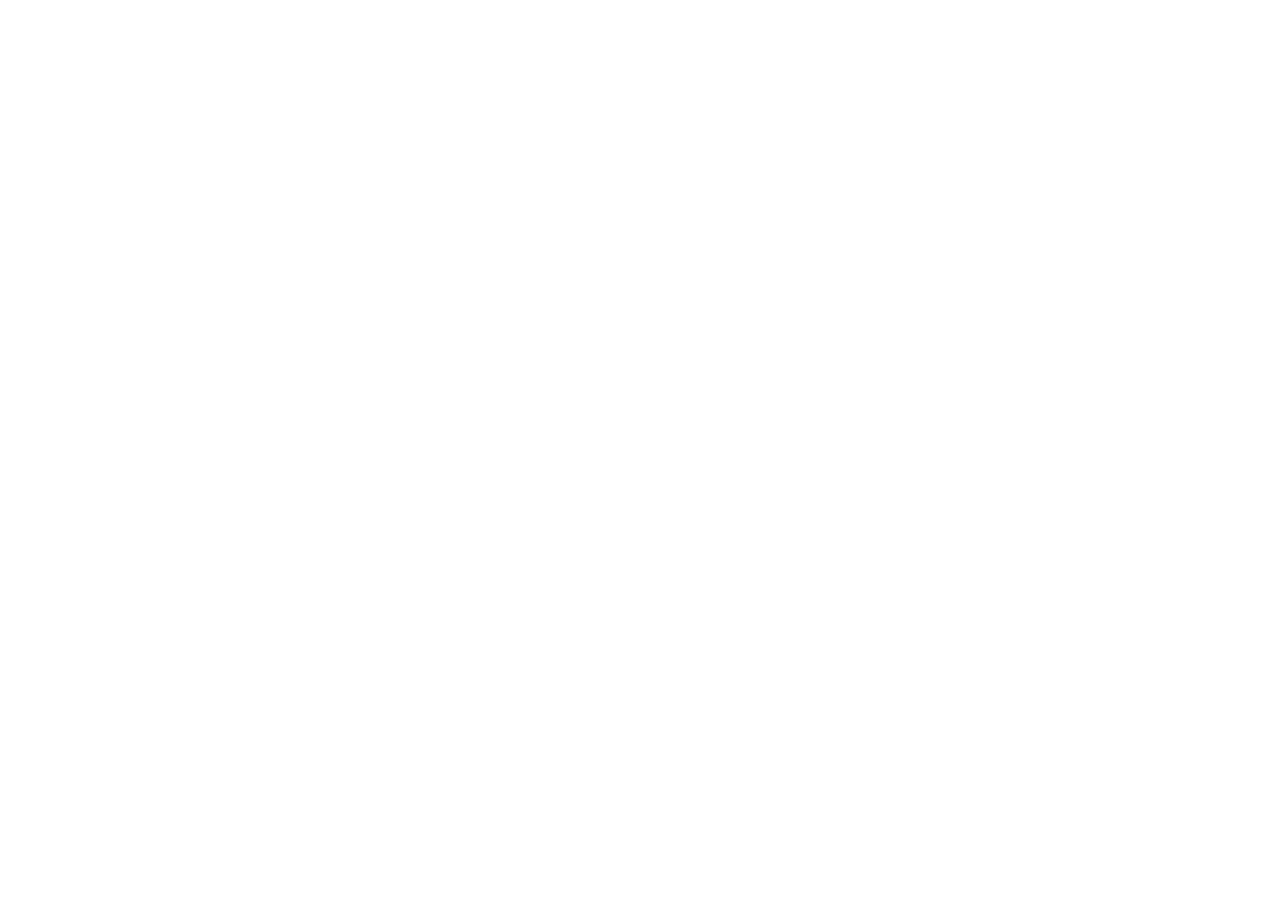
==== index.html @ 972372ae "Initial commit" ====
<!DOCTYPE html>
<html lang="en">
<head>
    <meta charset="UTF-8">
    <meta http-equiv="X-UA-Compatible" content="IE=edge">
    <meta name="viewport" content="width=device-width, initial-scale=1.0">
    <link rel="stylesheet" href="./css/main.css">
    <title>starter</title>
</head>
<body>

    <!-- HEADER -->
    <header class="header">

    </header>

    <!-- MAIN -->
    <main class="main">

    </main>

    <!-- FOOTER -->
    <footer class="footer">

    </footer>

</body>
</html>
---- css/main.css ----
/*! normalize.css v8.0.1 | MIT License | github.com/necolas/normalize.css */
/* Document
   ========================================================================== */
/**
 * 1. Correct the line height in all browsers.
 * 2. Prevent adjustments of font size after orientation changes in iOS.
 */
html {
  line-height: 1.15;
  /* 1 */
  -webkit-text-size-adjust: 100%;
  /* 2 */
}

/* Sections
     ========================================================================== */
/**
   * Remove the margin in all browsers.
   */
body {
  margin: 0;
}

/**
   * Render the `main` element consistently in IE.
   */
main {
  display: block;
}

/**
   * Correct the font size and margin on `h1` elements within `section` and
   * `article` contexts in Chrome, Firefox, and Safari.
   */
h1 {
  font-size: 2em;
  margin: 0.67em 0;
}

/* Grouping content
     ========================================================================== */
/**
   * 1. Add the correct box sizing in Firefox.
   * 2. Show the overflow in Edge and IE.
   */
hr {
  -webkit-box-sizing: content-box;
          box-sizing: content-box;
  /* 1 */
  height: 0;
  /* 1 */
  overflow: visible;
  /* 2 */
}

/**
   * 1. Correct the inheritance and scaling of font size in all browsers.
   * 2. Correct the odd `em` font sizing in all browsers.
   */
pre {
  font-family: monospace, monospace;
  /* 1 */
  font-size: 1em;
  /* 2 */
}

/* Text-level semantics
     ========================================================================== */
/**
   * Remove the gray background on active links in IE 10.
   */
a {
  background-color: transparent;
}

/**
   * 1. Remove the bottom border in Chrome 57-
   * 2. Add the correct text decoration in Chrome, Edge, IE, Opera, and Safari.
   */
abbr[title] {
  border-bottom: none;
  /* 1 */
  text-decoration: underline;
  /* 2 */
  -webkit-text-decoration: underline dotted;
          text-decoration: underline dotted;
  /* 2 */
}

/**
   * Add the correct font weight in Chrome, Edge, and Safari.
   */
b,
strong {
  font-weight: bolder;
}

/**
   * 1. Correct the inheritance and scaling of font size in all browsers.
   * 2. Correct the odd `em` font sizing in all browsers.
   */
code,
kbd,
samp {
  font-family: monospace, monospace;
  /* 1 */
  font-size: 1em;
  /* 2 */
}

/**
   * Add the correct font size in all browsers.
   */
small {
  font-size: 80%;
}

/**
   * Prevent `sub` and `sup` elements from affecting the line height in
   * all browsers.
   */
sub,
sup {
  font-size: 75%;
  line-height: 0;
  position: relative;
  vertical-align: baseline;
}

sub {
  bottom: -0.25em;
}

sup {
  top: -0.5em;
}

/* Embedded content
     ========================================================================== */
/**
   * Remove the border on images inside links in IE 10.
   */
img {
  border-style: none;
}

/* Forms
     ========================================================================== */
/**
   * 1. Change the font styles in all browsers.
   * 2. Remove the margin in Firefox and Safari.
   */
button,
input,
optgroup,
select,
textarea {
  font-family: inherit;
  /* 1 */
  font-size: 100%;
  /* 1 */
  line-height: 1.15;
  /* 1 */
  margin: 0;
  /* 2 */
}

/**
   * Show the overflow in IE.
   * 1. Show the overflow in Edge.
   */
button,
input {
  /* 1 */
  overflow: visible;
}

/**
   * Remove the inheritance of text transform in Edge, Firefox, and IE.
   * 1. Remove the inheritance of text transform in Firefox.
   */
button,
select {
  /* 1 */
  text-transform: none;
}

/**
   * Correct the inability to style clickable types in iOS and Safari.
   */
button,
[type="button"],
[type="reset"],
[type="submit"] {
  -webkit-appearance: button;
}

/**
   * Remove the inner border and padding in Firefox.
   */
button::-moz-focus-inner,
[type="button"]::-moz-focus-inner,
[type="reset"]::-moz-focus-inner,
[type="submit"]::-moz-focus-inner {
  border-style: none;
  padding: 0;
}

/**
   * Restore the focus styles unset by the previous rule.
   */
button:-moz-focusring,
[type="button"]:-moz-focusring,
[type="reset"]:-moz-focusring,
[type="submit"]:-moz-focusring {
  outline: 1px dotted ButtonText;
}

/**
   * Correct the padding in Firefox.
   */
fieldset {
  padding: 0.35em 0.75em 0.625em;
}

/**
   * 1. Correct the text wrapping in Edge and IE.
   * 2. Correct the color inheritance from `fieldset` elements in IE.
   * 3. Remove the padding so developers are not caught out when they zero out
   *    `fieldset` elements in all browsers.
   */
legend {
  -webkit-box-sizing: border-box;
          box-sizing: border-box;
  /* 1 */
  color: inherit;
  /* 2 */
  display: table;
  /* 1 */
  max-width: 100%;
  /* 1 */
  padding: 0;
  /* 3 */
  white-space: normal;
  /* 1 */
}

/**
   * Add the correct vertical alignment in Chrome, Firefox, and Opera.
   */
progress {
  vertical-align: baseline;
}

/**
   * Remove the default vertical scrollbar in IE 10+.
   */
textarea {
  overflow: auto;
}

/**
   * 1. Add the correct box sizing in IE 10.
   * 2. Remove the padding in IE 10.
   */
[type="checkbox"],
[type="radio"] {
  -webkit-box-sizing: border-box;
          box-sizing: border-box;
  /* 1 */
  padding: 0;
  /* 2 */
}

/**
   * Correct the cursor style of increment and decrement buttons in Chrome.
   */
[type="number"]::-webkit-inner-spin-button,
[type="number"]::-webkit-outer-spin-button {
  height: auto;
}

/**
   * 1. Correct the odd appearance in Chrome and Safari.
   * 2. Correct the outline style in Safari.
   */
[type="search"] {
  -webkit-appearance: textfield;
  /* 1 */
  outline-offset: -2px;
  /* 2 */
}

/**
   * Remove the inner padding in Chrome and Safari on macOS.
   */
[type="search"]::-webkit-search-decoration {
  -webkit-appearance: none;
}

/**
   * 1. Correct the inability to style clickable types in iOS and Safari.
   * 2. Change font properties to `inherit` in Safari.
   */
::-webkit-file-upload-button {
  -webkit-appearance: button;
  /* 1 */
  font: inherit;
  /* 2 */
}

/* Interactive
     ========================================================================== */
/*
   * Add the correct display in Edge, IE 10+, and Firefox.
   */
details {
  display: block;
}

/*
   * Add the correct display in all browsers.
   */
summary {
  display: list-item;
}

/* Misc
     ========================================================================== */
/**
   * Add the correct display in IE 10+.
   */
template {
  display: none;
}

/**
   * Add the correct display in IE 10.
   */
[hidden] {
  display: none;
}

html {
  height: 100%;
  scroll-behavior: smooth;
  -webkit-box-sizing: border-box;
          box-sizing: border-box;
}

*,
*::after,
*::before {
  -webkit-box-sizing: inherit;
          box-sizing: inherit;
}

body {
  display: -webkit-box;
  display: -ms-flexbox;
  display: flex;
  -webkit-box-orient: vertical;
  -webkit-box-direction: normal;
      -ms-flex-direction: column;
          flex-direction: column;
  height: 100%;
  font-family: "Arial", sans-serif;
  font-size: 16px;
  line-height: 1.5;
}

img {
  max-width: 100%;
  height: auto;
  vertical-align: middle;
}

.visually-hidden {
  clip: rect(0 0 0 0);
  -webkit-clip-path: inset(50%);
          clip-path: inset(50%);
  height: 1px;
  overflow: hidden;
  position: absolute;
  white-space: nowrap;
  width: 1px;
}

.container {
  width: 100%;
  max-width: 1157px;
  margin: 0 auto;
  padding: 0 20px;
}

.main {
  -webkit-box-flex: 1;
      -ms-flex-positive: 1;
          flex-grow: 1;
}
/*# sourceMappingURL=main.css.map */
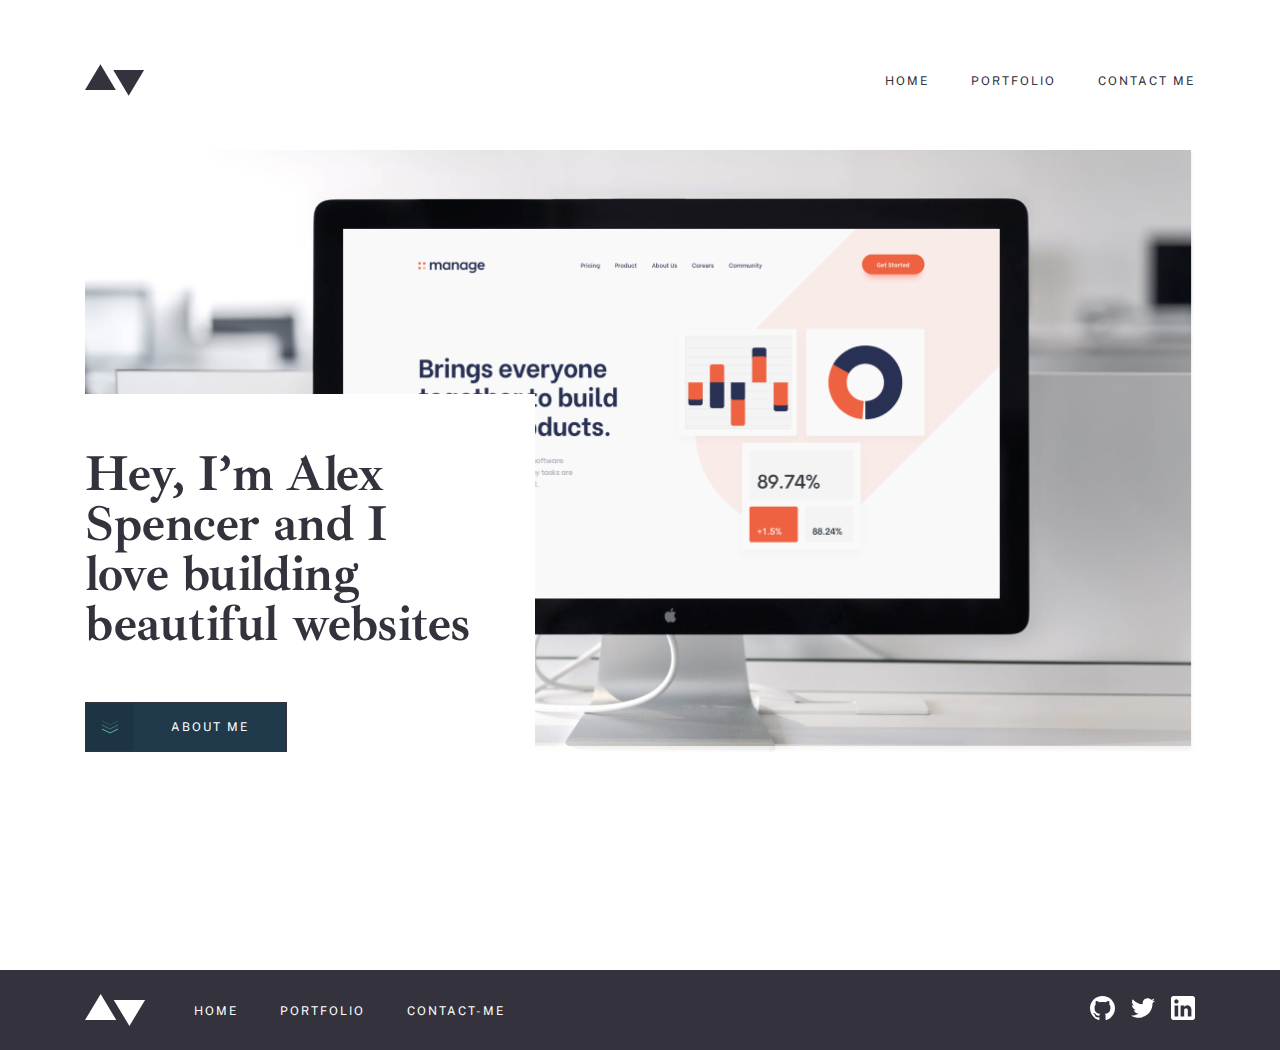
==== commit 8fad2c1d: "hero" ====
--- a/index.html
+++ b/index.html
@@ -1,28 +1,126 @@
 <!DOCTYPE html>
 <html lang="en">
+
 <head>
     <meta charset="UTF-8">
     <meta http-equiv="X-UA-Compatible" content="IE=edge">
     <meta name="viewport" content="width=device-width, initial-scale=1.0">
     <link rel="stylesheet" href="./css/main.css">
-    <title>starter</title>
+    <title>minimalist-portfolio</title>
 </head>
+
 <body>
 
     <!-- HEADER -->
     <header class="header">
-
+        <div class="container header__container">
+            <a class="logo" href="#">
+                <img class="logo__img" src="./images/header-logo.svg" alt="site-logo" width="60" height="32">
+            </a>
+            <nav class="sitenav">
+                <ul class="sitenav__list">
+                    <li class="sitenav__item">
+                        <a class="sitenav__link" href="index.html">
+                            Home
+                        </a>
+                    </li>
+                    <li class="sitenav__item">
+                        <a class="sitenav__link" href="portfolio.html">
+                            Portfolio
+                        </a>
+                    </li>
+                    <li class="sitenav__item">
+                        <a class="sitenav__link" href="contact-me.html">
+                            Contact me
+                        </a>
+                    </li>
+                </ul>
+            </nav>
+            <button class="header__hamburger"></button>
+        </div>
     </header>
 
     <!-- MAIN -->
     <main class="main">
 
+        <!-- hero-section -->
+        <section class="hero">
+            <div class="container">
+                <div class="hero__left">
+                    <div class="hero__bottom">
+                        <h2 class="hero__heading">
+                            Hey, I’m Alex Spencer and I love building beautiful websites
+                        </h2>
+                        <button class="button hero__button">
+                            <img class="hero__button-img" src="./images/hero-button.svg" alt="hero-button" width="48" height="48">
+                            <p class="hero__button-desc">About me</p>
+                        </button>
+                    </div>
+                </div>
+            </div>
+        </section>
+
     </main>
 
     <!-- FOOTER -->
     <footer class="footer">
+        <div class="container footer__container">
+            <a class="footer__link" href="#">
+                <img class="footer__img" src="./images/footer-logo.svg" alt="footer-log" width="61" height="32">
+            </a>
+            <ul class="footer__list1">
+                <li class="footer__list1-item">
+                    <a class="footer__list1-link" href="index.html">
+                        Home
+                    </a>
+                </li>
+                <li class="footer__list1-item">
+                    <a class="footer__list1-link" href="portfolio.html">
+                        Portfolio
+                    </a>
+                </li>
+                <li class="footer__list1-item">
+                    <a class="footer__list1-link" href="contact-me.html">
+                        contact-me
+                    </a>
+                </li>
+            </ul>
+            <ul class="footer__list2">
+                <li class="footer__list2-item">
+                    <a class="footer__list2-link" href="#">
+                        <svg class="footer__list2-img" width="25" height="24" viewBox="0 0 25 24" fill="currentColor" xmlns="http://www.w3.org/2000/svg">
+                            <path
+                                d="M12.5 0C5.59375 0 0 5.50948 0 12.3045C0 17.742 3.58125 22.3531 8.54688 23.9788C9.17188 24.0946 9.40104 23.7137 9.40104 23.3871C9.40104 23.095 9.39062 22.3207 9.38542 21.295C5.90833 22.0369 5.175 19.6442 5.175 19.6442C4.60625 18.2241 3.78437 17.8443 3.78437 17.8443C2.65208 17.0815 3.87188 17.0971 3.87188 17.0971C5.12708 17.1827 5.78646 18.3649 5.78646 18.3649C6.90104 20.2463 8.7125 19.7027 9.42708 19.3886C9.53958 18.5924 9.86146 18.0509 10.2188 17.743C7.44271 17.4352 4.525 16.3771 4.525 11.6628C4.525 10.3198 5.00937 9.22212 5.81146 8.36127C5.67083 8.05031 5.24896 6.7992 5.92083 5.10462C5.92083 5.10462 6.96771 4.77489 9.35833 6.36617C10.3583 6.09278 11.4208 5.95713 12.4833 5.95087C13.5458 5.95713 14.6083 6.09278 15.6083 6.36617C17.9833 4.77489 19.0302 5.10462 19.0302 5.10462C19.7021 6.7992 19.2802 8.05031 19.1552 8.36127C19.9521 9.22212 20.4365 10.3198 20.4365 11.6628C20.4365 16.3897 17.5146 17.43 14.7333 17.7326C15.1708 18.102 15.5771 18.8564 15.5771 20.0094C15.5771 21.656 15.5615 22.9791 15.5615 23.3788C15.5615 23.7012 15.7802 24.0862 16.4208 23.9631C21.4219 22.3478 25 17.7336 25 12.3045C25 5.50948 19.4031 0 12.5 0V0Z"
+                                fill="currentColor" />
+                        </svg>
 
+                    </a>
+                </li>
+                <li class="footer__list2-item">
+                    <a class="footer__list2-link" href="#">
+                        <svg class="footer__list2-img" width="24" height="20" viewBox="0 0 24 20" fill="currentColor" xmlns="http://www.w3.org/2000/svg">
+                            <path d="M24 2.55699C23.117 2.94899 22.168 3.21299 21.172 3.33199C22.189 2.72299 22.97 1.75799 23.337 0.607986C22.386 1.17199 21.332 1.58199 20.21 1.80299C19.313 0.845986 18.032 0.247986 16.616 0.247986C13.437 0.247986 11.101 3.21399 11.819 6.29299C7.728 6.08799 4.1 4.12799 1.671 1.14899C0.381 3.36199 1.002 6.25699 3.194 7.72299C2.388 7.69699 1.628 7.47599 0.965 7.10699C0.911 9.38799 2.546 11.522 4.914 11.997C4.221 12.185 3.462 12.229 2.69 12.081C3.316 14.037 5.134 15.46 7.29 15.5C5.22 17.123 2.612 17.848 0 17.54C2.179 18.937 4.768 19.752 7.548 19.752C16.69 19.752 21.855 12.031 21.543 5.10599C22.505 4.41099 23.34 3.54399 24 2.55699Z" fill="currentColor"/>
+                            </svg>
+
+                    </a>
+                </li>
+                <li class="footer__list2-item">
+                    <a class="footer__list2-link" href="#">
+                        <svg class="footer__list2-img" width="24" height="24" viewBox="0 0 24 24" fill="currentColor"
+                            xmlns="http://www.w3.org/2000/svg">
+                            <path fill-rule="evenodd" clip-rule="evenodd"
+                                d="M2.4 0H21.6C22.92 0 24 1.08 24 2.4V21.6C24 22.92 22.92 24 21.6 24H2.4C1.08 24 0 22.92 0 21.6V2.4C0 1.08 1.08 0 2.4 0ZM3.6 20.4H7.2V9.6H3.6V20.4ZM5.4 7.56C4.2 7.56 3.24 6.6 3.24 5.4C3.24 4.2 4.2 3.24 5.4 3.24C6.6 3.24 7.56 4.2 7.56 5.4C7.56 6.6 6.6 7.56 5.4 7.56ZM16.8 20.4H20.4V13.56C20.4 11.28 18.48 9.36 16.2 9.36C15.12 9.36 13.8 10.08 13.2 11.04V9.6H9.6V20.4H13.2V14.04C13.2 13.08 14.04 12.24 15 12.24C15.96 12.24 16.8 13.08 16.8 14.04V20.4Z"
+                                fill="currentColor" />
+                        </svg>
+
+                    </a>
+                </li>
+            </ul>
+        </div>
     </footer>
 
+    <script src="./js/index.js"></script>
+
 </body>
+
 </html>--- a/css/main.css
+++ b/css/main.css
@@ -339,6 +339,62 @@
    */
 [hidden] {
   display: none;
+}
+
+@font-face {
+  font-family: 'Public Sans';
+  src: url("../fonts/PublicSans-SemiBold.woff2") format("woff2"), url("../fonts/PublicSans-SemiBold.woff") format("woff"), url("../fonts/PublicSans-SemiBold.ttf") format("truetype");
+  font-weight: 600;
+  font-style: normal;
+  font-display: swap;
+}
+
+@font-face {
+  font-family: 'Public Sans';
+  src: url("../fonts/PublicSans-Bold.woff2") format("woff2"), url("../fonts/PublicSans-Bold.woff") format("woff"), url("../fonts/PublicSans-Bold.ttf") format("truetype");
+  font-weight: bold;
+  font-style: normal;
+  font-display: swap;
+}
+
+@font-face {
+  font-family: 'Ibarra Real Nova';
+  src: url("../fonts/IbarraRealNova-Regular.woff2") format("woff2"), url("../fonts/IbarraRealNova-Regular.woff") format("woff"), url("../fonts/IbarraRealNova-Regular.ttf") format("truetype");
+  font-weight: normal;
+  font-style: normal;
+  font-display: swap;
+}
+
+@font-face {
+  font-family: 'Ibarra Real Nova';
+  src: url("../fonts/IbarraRealNova-Bold.woff2") format("woff2"), url("../fonts/IbarraRealNova-Bold.woff") format("woff"), url("../fonts/IbarraRealNova-Bold.ttf") format("truetype");
+  font-weight: bold;
+  font-style: normal;
+  font-display: swap;
+}
+
+@font-face {
+  font-family: 'Karla';
+  src: url("../fonts/Karla-Bold.woff2") format("woff2"), url("../fonts/Karla-Bold.woff") format("woff"), url("../fonts/Karla-Bold.ttf") format("truetype");
+  font-weight: bold;
+  font-style: normal;
+  font-display: swap;
+}
+
+@font-face {
+  font-family: 'Public Sans';
+  src: url("../fonts/PublicSans-BoldItalic.woff2") format("woff2"), url("../fonts/PublicSans-BoldItalic.woff") format("woff"), url("../fonts/PublicSans-BoldItalic.ttf") format("truetype");
+  font-weight: bold;
+  font-style: italic;
+  font-display: swap;
+}
+
+@font-face {
+  font-family: 'Public Sans';
+  src: url("../fonts/PublicSans-Regular.woff2") format("woff2"), url("../fonts/PublicSans-Regular.woff") format("woff"), url("../fonts/PublicSans-Regular.ttf") format("truetype");
+  font-weight: normal;
+  font-style: normal;
+  font-display: swap;
 }
 
 html {
@@ -363,10 +419,11 @@
   -webkit-box-direction: normal;
       -ms-flex-direction: column;
           flex-direction: column;
+  margin-top: 150px;
   height: 100%;
-  font-family: "Arial", sans-serif;
-  font-size: 16px;
-  line-height: 1.5;
+  font-family: 'Public Sans', sans-serif;
+  font-style: normal;
+  font-weight: normal;
 }
 
 img {
@@ -388,9 +445,194 @@
 
 .container {
   width: 100%;
-  max-width: 1157px;
+  max-width: 1150px;
   margin: 0 auto;
   padding: 0 20px;
+}
+
+.button {
+  margin: 0;
+  padding: 17px 34px;
+  border: 1px solid #33323D;
+  background-color: #fff;
+  font-size: 12px;
+  line-height: 14px;
+  letter-spacing: 2px;
+  text-transform: uppercase;
+  color: #33323D;
+  -webkit-transition: background-color 0.5s ease-in-out, color 0.5s ease-in-out, opacity 0.5s ease-in-out;
+  transition: background-color 0.5s ease-in-out, color 0.5s ease-in-out, opacity 0.5s ease-in-out;
+}
+
+.button:hover {
+  background-color: #203A4C;
+  color: #fff;
+}
+
+.button:active {
+  opacity: 0.5;
+}
+
+.header {
+  margin-bottom: 54px;
+  position: fixed;
+  z-index: 1000;
+  width: 100%;
+  top: 0;
+  left: 0;
+  background-color: #fff;
+}
+
+.header__container {
+  display: -webkit-box;
+  display: -ms-flexbox;
+  display: flex;
+  -webkit-box-align: center;
+      -ms-flex-align: center;
+          align-items: center;
+  padding-top: 64px;
+}
+
+.header__hamburger {
+  width: 20px;
+  height: 20px;
+  margin: 0 0 0 5px;
+  padding: 0;
+  background-image: url("../images/humberger.svg");
+  background-repeat: no-repeat;
+  background-size: contain;
+  background-color: #fff;
+  border: none;
+  display: none;
+}
+
+@media only screen and (max-width: 1109px) {
+  .site-header {
+    position: relative;
+    z-index: none;
+    background-color: #FEFCF7;
+  }
+}
+
+@media only screen and (max-width: 450px) {
+  .header--open .sitenav {
+    position: absolute;
+    top: 100%;
+    left: 0;
+    display: -webkit-box;
+    display: -ms-flexbox;
+    display: flex;
+    -webkit-box-align: center;
+        -ms-flex-align: center;
+            align-items: center;
+    margin: 0 auto;
+    width: 100%;
+    background-color: #696969;
+  }
+  .header--open .sitenav__list {
+    display: -webkit-box;
+    display: -ms-flexbox;
+    display: flex;
+    -webkit-box-orient: vertical;
+    -webkit-box-direction: normal;
+        -ms-flex-direction: column;
+            flex-direction: column;
+    margin: 0 auto;
+  }
+  .header--open .sitenav__item + .sitenav__item {
+    margin-left: 0;
+    margin-top: 10px;
+  }
+  .header--open .sitenav__link {
+    color: #fff;
+  }
+  .header__hamburger {
+    display: inline-block;
+  }
+  .header--open .header__hamburger {
+    background-image: url("../images/times-solid.svg");
+    background-color: #fff;
+  }
+}
+
+.sitenav {
+  display: -webkit-box;
+  display: -ms-flexbox;
+  display: flex;
+  -webkit-box-align: center;
+      -ms-flex-align: center;
+          align-items: center;
+  -ms-flex-pack: distribute;
+      justify-content: space-around;
+}
+
+.sitenav__list {
+  display: -webkit-box;
+  display: -ms-flexbox;
+  display: flex;
+  -webkit-box-align: center;
+      -ms-flex-align: center;
+          align-items: center;
+  margin: 0;
+  padding: 0;
+  list-style: none;
+}
+
+.sitenav__item {
+  margin: 0;
+  padding: 0;
+}
+
+.sitenav__item + .sitenav__item {
+  margin-left: 42px;
+}
+
+.sitenav__link {
+  text-decoration: none;
+  font-size: 12px;
+  line-height: 14px;
+  letter-spacing: 2px;
+  text-transform: uppercase;
+  color: #33323D;
+  -webkit-transition: color 0.5s ease-in-out, opacity 0.5s ease-in-out;
+  transition: color 0.5s ease-in-out, opacity 0.5s ease-in-out;
+}
+
+.sitenav__link:hover {
+  color: #5FB4A2;
+}
+
+.sitenav__link:active {
+  opacity: 0.5;
+}
+
+@media only screen and (max-width: 450px) {
+  .sitenav {
+    display: none;
+  }
+}
+
+.logo {
+  -ms-flex-negative: 0;
+      flex-shrink: 0;
+  margin-right: auto;
+  text-decoration: none;
+  -webkit-transition: opacity 0.5s ease-in-out;
+  transition: opacity 0.5s ease-in-out;
+}
+
+.logo__img {
+  display: inline-block;
+  width: 60px;
+  height: 32px;
+}
+
+.logo:hover {
+  opacity: 0.6;
+}
+
+.logo:active {
+  opacity: 0.3;
 }
 
 .main {
@@ -398,4 +640,354 @@
       -ms-flex-positive: 1;
           flex-grow: 1;
 }
+
+.hero {
+  margin-bottom: 96px;
+}
+
+.hero__left {
+  background-image: url("../images/hero-img.png");
+  background-repeat: no-repeat;
+  background-position: center;
+  background-size: cover;
+  padding: 22% 0 0 0;
+}
+
+.hero__img {
+  width: 100%;
+  max-width: 311px;
+  margin-bottom: 24px;
+  display: none;
+}
+
+.hero__bottom {
+  width: 100%;
+  max-width: 450px;
+  padding: 55px 55px 0 0;
+  background-color: #fff;
+}
+
+.hero__heading {
+  margin: 0;
+  margin-bottom: 13.4%;
+  padding: 0;
+  font-family: Ibarra Real Nova;
+  font-weight: bold;
+  font-size: 50px;
+  line-height: 50px;
+  letter-spacing: -0.446429px;
+  color: #33323d;
+}
+
+.hero__button {
+  display: -webkit-box;
+  display: -ms-flexbox;
+  display: flex;
+  -webkit-box-align: center;
+      -ms-flex-align: center;
+          align-items: center;
+  -webkit-box-pack: justify;
+      -ms-flex-pack: justify;
+          justify-content: space-between;
+  padding: 0;
+  background: #203a4c;
+}
+
+.hero__button:hover {
+  opacity: 0.7;
+}
+
+.hero__button:active {
+  opacity: 0.5;
+}
+
+.hero__button-img {
+  width: 48px;
+  height: 48px;
+}
+
+.hero__button-desc {
+  margin: 0;
+  padding: 0;
+  width: 152px;
+  font-size: 12px;
+  line-height: 14px;
+  text-align: center;
+  letter-spacing: 2px;
+  text-transform: uppercase;
+  color: #ffffff;
+}
+
+@media only screen and (max-width: 728px) {
+  .hero__left {
+    background-image: url("../images/hero-img2.png");
+    background-repeat: no-repeat;
+    background-position: center;
+    background-size: cover;
+    padding: 47% 0 0 0;
+  }
+  .hero__heading {
+    margin: 0;
+    margin-bottom: 10%;
+    padding: 0;
+    font-family: Ibarra Real Nova;
+    font-weight: bold;
+    font-size: 40px;
+    line-height: 42px;
+    letter-spacing: -0.357143px;
+    color: #33323d;
+  }
+}
+
+@media only screen and (max-width: 480px) {
+  .hero {
+    margin-bottom: 250px;
+  }
+  .hero__left {
+    background-image: url("../images/hero-img2.png");
+    background-repeat: no-repeat;
+    background-position: center;
+    background-size: cover;
+    padding: 60% 0 0 0;
+  }
+  .hero__bottom {
+    position: relative;
+    top: 200px;
+    display: -webkit-box;
+    display: -ms-flexbox;
+    display: flex;
+    -webkit-box-orient: vertical;
+    -webkit-box-direction: normal;
+        -ms-flex-direction: column;
+            flex-direction: column;
+    -webkit-box-align: center;
+        -ms-flex-align: center;
+            align-items: center;
+    width: 100%;
+    max-width: 450px;
+    padding: 20px 0 0 0;
+    background-color: #fff;
+  }
+  .hero__heading {
+    margin: 0;
+    margin-bottom: 20px;
+    width: 100%;
+    max-width: 340px;
+    padding: 0;
+    font-family: Ibarra Real Nova;
+    font-weight: bold;
+    font-size: 30px;
+    line-height: 30px;
+    letter-spacing: -0.357143px;
+    text-align: center;
+    color: #33323d;
+  }
+}
+
+@media only screen and (max-width: 350px) {
+  .hero {
+    margin-bottom: 280px;
+  }
+  .hero__left {
+    background-image: url("../images/hero-img3.png");
+    background-repeat: no-repeat;
+    background-position: center;
+    background-size: cover;
+    padding: 30% 0 0 0;
+  }
+  .hero__bottom {
+    position: relative;
+    top: 200px;
+    display: -webkit-box;
+    display: -ms-flexbox;
+    display: flex;
+    -webkit-box-orient: vertical;
+    -webkit-box-direction: normal;
+        -ms-flex-direction: column;
+            flex-direction: column;
+    -webkit-box-align: start;
+        -ms-flex-align: start;
+            align-items: flex-start;
+    width: 100%;
+    max-width: 450px;
+    padding: 20px 0 0 0;
+    background-color: #fff;
+  }
+  .hero__heading {
+    margin: 0;
+    margin-bottom: 20px;
+    width: 100%;
+    max-width: 310px;
+    padding: 0;
+    font-family: Ibarra Real Nova;
+    font-weight: bold;
+    font-size: 40px;
+    line-height: 42px;
+    letter-spacing: -0.357143px;
+    text-align: left;
+    color: #33323d;
+  }
+}
+
+.footer {
+  background-color: #33323d;
+}
+
+.footer__container {
+  padding: 24px 20px;
+  display: -webkit-box;
+  display: -ms-flexbox;
+  display: flex;
+  -webkit-box-align: center;
+      -ms-flex-align: center;
+          align-items: center;
+}
+
+.footer__link {
+  margin-right: 48px;
+  -ms-flex-negative: 0;
+      flex-shrink: 0;
+  text-decoration: none;
+  -webkit-transition: opacity 0.5s ease-in-out;
+  transition: opacity 0.5s ease-in-out;
+}
+
+.footer__img {
+  display: inline-block;
+  width: 61px;
+  height: 32px;
+}
+
+.footer__list1 {
+  display: -webkit-box;
+  display: -ms-flexbox;
+  display: flex;
+  -webkit-box-align: center;
+      -ms-flex-align: center;
+          align-items: center;
+  margin: 0;
+  margin-right: auto;
+  padding: 0;
+  list-style: none;
+}
+
+.footer__list1-item {
+  margin: 0;
+  padding: 0;
+}
+
+.footer__list1-item + .footer__list1-item {
+  margin-left: 42px;
+}
+
+.footer__list1-link {
+  text-decoration: none;
+  font-size: 12px;
+  line-height: 14px;
+  letter-spacing: 2px;
+  text-transform: uppercase;
+  color: #ffffff;
+  -webkit-transition: color 0.5s ease-in-out, opacity 0.5s ease-in-out;
+  transition: color 0.5s ease-in-out, opacity 0.5s ease-in-out;
+}
+
+.footer__list1-link:hover {
+  color: #5fb4a2;
+}
+
+.footer__list1-link:active {
+  opacity: 0.8;
+}
+
+.footer__list2 {
+  display: -webkit-box;
+  display: -ms-flexbox;
+  display: flex;
+  -webkit-box-align: center;
+      -ms-flex-align: center;
+          align-items: center;
+  margin: 0;
+  padding: 0;
+  list-style: none;
+}
+
+.footer__list2-item {
+  margin: 0;
+  padding: 0;
+}
+
+.footer__list2-item + .footer__list2-item {
+  margin-left: 16px;
+}
+
+.footer__list2-link {
+  text-decoration: none;
+}
+
+.footer__list2-img {
+  color: #fff;
+  -webkit-transition: color 0.5s ease-in-out;
+  transition: color 0.5s ease-in-out;
+}
+
+.footer__list2-img:hover {
+  color: #1e90ff;
+}
+
+@media only screen and (max-width: 600px) {
+  .footer__container {
+    display: -webkit-box;
+    display: -ms-flexbox;
+    display: flex;
+    -webkit-box-orient: vertical;
+    -webkit-box-direction: normal;
+        -ms-flex-direction: column;
+            flex-direction: column;
+    -webkit-box-align: center;
+        -ms-flex-align: center;
+            align-items: center;
+  }
+  .footer__link {
+    margin-right: 0;
+    margin-bottom: 40px;
+  }
+  .footer__list1 {
+    margin-right: 0;
+    margin-bottom: 40px;
+  }
+  .footer__list1-item + .footer__list1-item {
+    margin-left: 42px;
+  }
+}
+
+@media only screen and (max-width: 370px) {
+  .footer__container {
+    display: -webkit-box;
+    display: -ms-flexbox;
+    display: flex;
+    -webkit-box-orient: vertical;
+    -webkit-box-direction: normal;
+        -ms-flex-direction: column;
+            flex-direction: column;
+    -webkit-box-align: center;
+        -ms-flex-align: center;
+            align-items: center;
+  }
+  .footer__link {
+    margin-right: 0;
+    margin-bottom: 30px;
+  }
+  .footer__list1 {
+    -webkit-box-orient: vertical;
+    -webkit-box-direction: normal;
+        -ms-flex-direction: column;
+            flex-direction: column;
+    margin-right: 0;
+    margin-bottom: 30px;
+  }
+  .footer__list1-item + .footer__list1-item {
+    margin-left: 0;
+    margin-top: 15px;
+  }
+}
 /*# sourceMappingURL=main.css.map */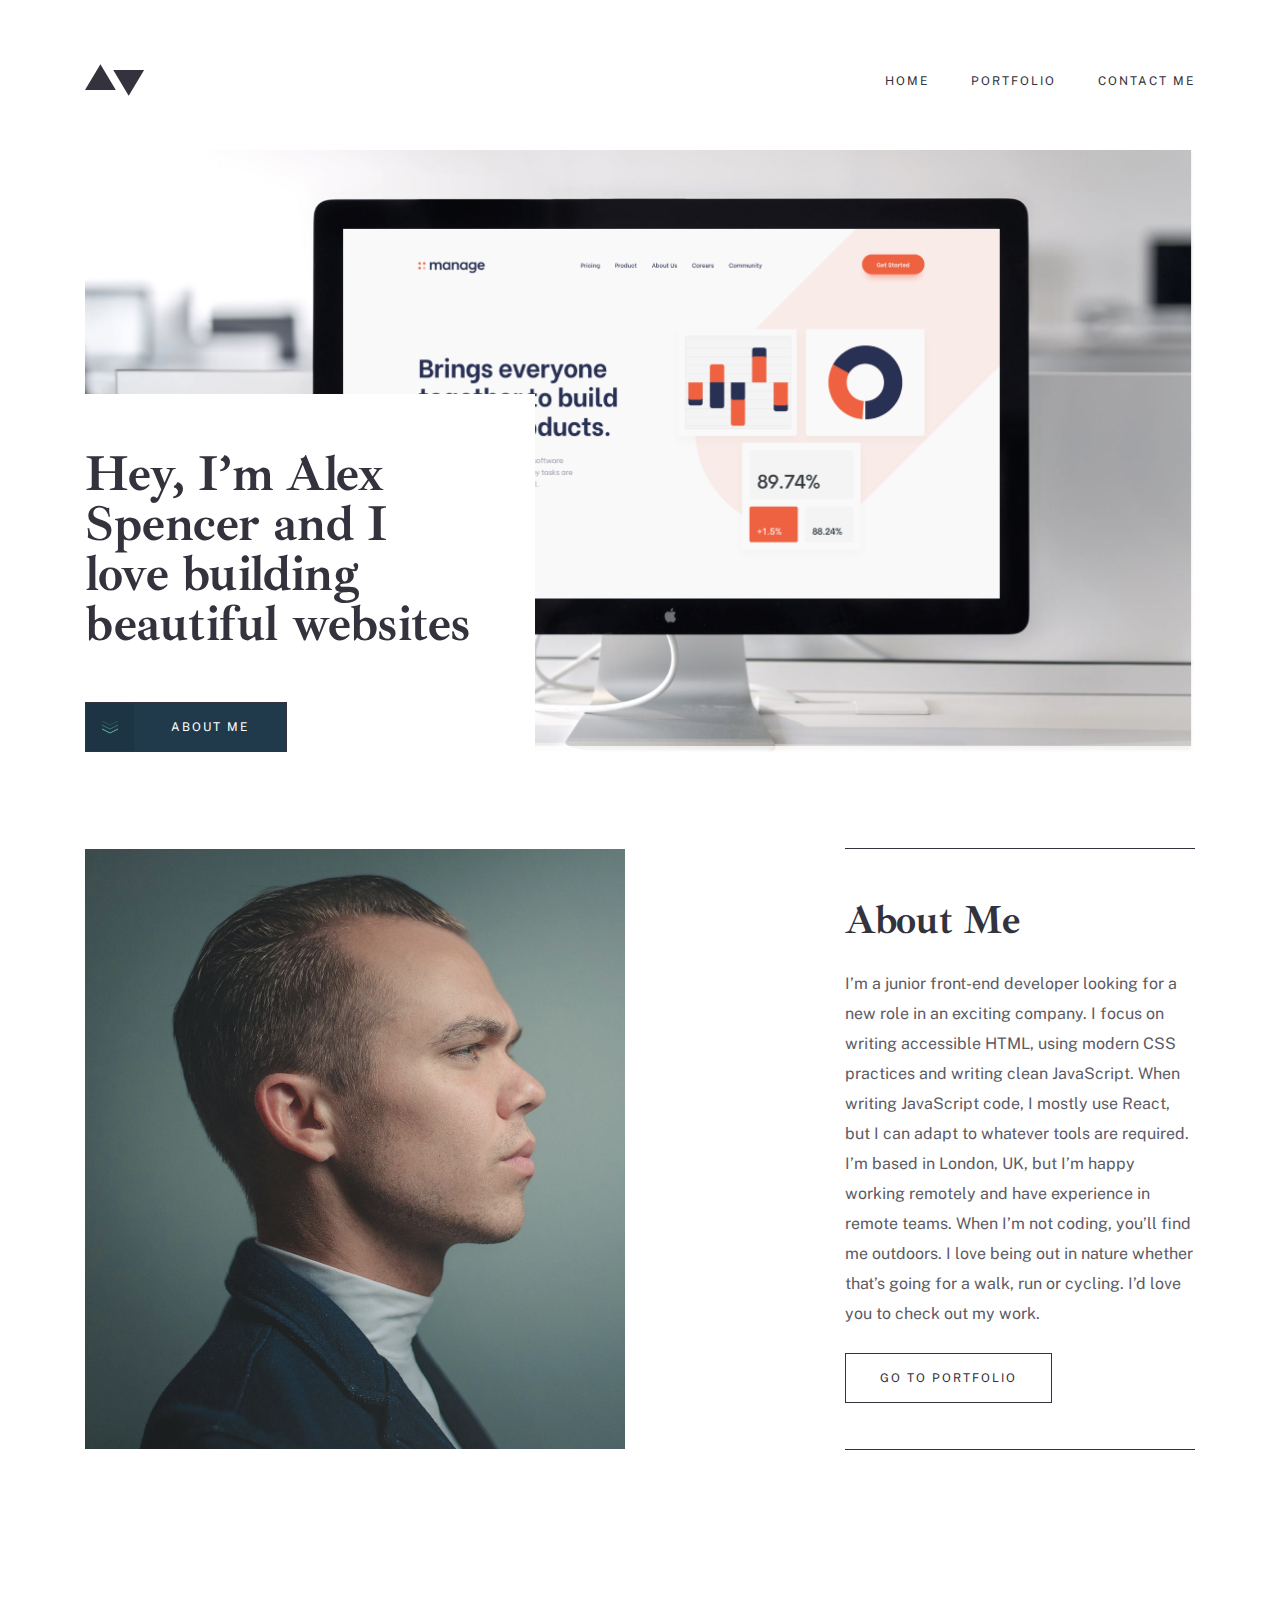
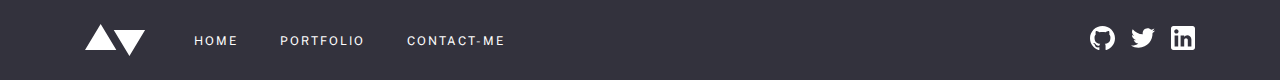
==== commit 918972c1: "about-me" ====
--- a/index.html
+++ b/index.html
@@ -56,6 +56,25 @@
                             <p class="hero__button-desc">About me</p>
                         </button>
                     </div>
+                </div>
+            </div>
+        </section>
+
+        <!-- About-me -->
+        <section class="aboutme">
+            <div class="container aboutme__container">
+                <img class="aboutme__img" src="./images/aboutme.png" alt="aboutme-img" width="540" height="600" srcset="./images/aboutme.png 1x, ./images/aboutme@2x.png 2x">
+                <img class="aboutme__img1" src="./images/aboutme1.png" alt="aboutme-img" width="281" height="600" srcset="./images/aboutme1.png 1x, ./images/aboutme1@2x.png 2x">
+                <div class="aboutme__right">
+                    <span class="aboutme__line"></span>
+                    <h3 class="aboutme__heading">
+                        About Me
+                    </h3>
+                    <p class="aboutme__desc">
+                        I’m a junior front-end developer looking for a new role in an exciting company. I focus on writing accessible HTML, using modern CSS practices and writing clean JavaScript. When writing JavaScript code, I mostly use React, but I can adapt to whatever tools are required. I’m based in London, UK, but I’m happy working remotely and have experience in remote teams. When I’m not coding, you’ll find me outdoors. I love being out in nature whether that’s going for a walk, run or cycling. I’d love you to check out my work.
+                    </p>
+                    <button class="button">Go To Portfolio</button>
+                    <span class="aboutme__line1"></span>
                 </div>
             </div>
         </section>
--- a/css/main.css
+++ b/css/main.css
@@ -653,13 +653,6 @@
   padding: 22% 0 0 0;
 }
 
-.hero__img {
-  width: 100%;
-  max-width: 311px;
-  margin-bottom: 24px;
-  display: none;
-}
-
 .hero__bottom {
   width: 100%;
   max-width: 450px;
@@ -716,6 +709,12 @@
   letter-spacing: 2px;
   text-transform: uppercase;
   color: #ffffff;
+}
+
+@media only screen and (-webkit-min-device-pixel-ratio: 2), only screen and (min--moz-device-pixel-ratio: 2), only screen and (min-device-pixel-ratio: 2), only screen and (min-resolution: 192dpi), only screen and (min-resolution: 2dppx) {
+  .hero__left {
+    background-image: url("../../images/hero-img@2x.png");
+  }
 }
 
 @media only screen and (max-width: 728px) {
@@ -784,6 +783,12 @@
   }
 }
 
+@media only screen and (-webkit-min-device-pixel-ratio: 2), only screen and (min--moz-device-pixel-ratio: 2), only screen and (min-device-pixel-ratio: 2), only screen and (min-resolution: 192dpi), only screen and (min-resolution: 2dppx) {
+  .hero__left {
+    background-image: url("../../images/hero-img2@2x.png");
+  }
+}
+
 @media only screen and (max-width: 350px) {
   .hero {
     margin-bottom: 280px;
@@ -829,6 +834,166 @@
   }
 }
 
+@media only screen and (-webkit-min-device-pixel-ratio: 2), only screen and (min--moz-device-pixel-ratio: 2), only screen and (min-device-pixel-ratio: 2), only screen and (min-resolution: 192dpi), only screen and (min-resolution: 2dppx) {
+  .hero__left {
+    background-image: url("../../images/hero-img3@2x.png");
+  }
+}
+
+.aboutme {
+  margin-bottom: 150px;
+}
+
+.aboutme__container {
+  display: -webkit-box;
+  display: -ms-flexbox;
+  display: flex;
+  -webkit-box-align: center;
+      -ms-flex-align: center;
+          align-items: center;
+  -webkit-box-pack: justify;
+      -ms-flex-pack: justify;
+          justify-content: space-between;
+}
+
+.aboutme__img {
+  width: 100%;
+  max-width: 540px;
+}
+
+.aboutme__img1 {
+  width: 100%;
+  max-width: 281px;
+  display: none;
+}
+
+.aboutme__right {
+  width: 100%;
+  max-width: 350px;
+  display: -webkit-box;
+  display: -ms-flexbox;
+  display: flex;
+  -webkit-box-orient: vertical;
+  -webkit-box-direction: normal;
+      -ms-flex-direction: column;
+          flex-direction: column;
+  -webkit-box-align: start;
+      -ms-flex-align: start;
+          align-items: flex-start;
+}
+
+.aboutme__heading {
+  margin: 0;
+  margin-bottom: 28px;
+  padding: 0;
+  font-family: Ibarra Real Nova;
+  font-style: normal;
+  font-weight: bold;
+  font-size: 40px;
+  line-height: 42px;
+  letter-spacing: -0.357143px;
+  color: #33323D;
+}
+
+.aboutme__desc {
+  margin: 0;
+  margin-bottom: 24px;
+  padding: 0;
+  font-size: 16px;
+  line-height: 30px;
+  color: #33323D;
+  mix-blend-mode: normal;
+  opacity: 0.8;
+}
+
+.aboutme__line {
+  margin-bottom: 50px;
+  width: 100%;
+  max-width: 350px;
+  height: 1px;
+  background: #33323D;
+}
+
+.aboutme__line1 {
+  margin-top: 46px;
+  width: 100%;
+  max-width: 350px;
+  height: 1px;
+  background: #33323D;
+}
+
+@media only screen and (max-width: 950px) {
+  .aboutme__img {
+    display: none;
+  }
+  .aboutme__img1 {
+    display: inline-block;
+  }
+}
+
+@media only screen and (max-width: 800px) {
+  .aboutme__right {
+    width: 100%;
+    max-width: 300px;
+  }
+  .aboutme__line {
+    margin-bottom: 19px;
+    width: 100%;
+    max-width: 300px;
+  }
+  .aboutme__line1 {
+    margin-top: 15px;
+    width: 100%;
+    max-width: 300px;
+  }
+}
+
+@media only screen and (max-width: 650px) {
+  .aboutme {
+    margin-bottom: 115px;
+  }
+  .aboutme__container {
+    -webkit-box-orient: vertical;
+    -webkit-box-direction: normal;
+        -ms-flex-direction: column;
+            flex-direction: column;
+  }
+  .aboutme__img {
+    margin-bottom: 40px;
+    display: inline-block;
+  }
+  .aboutme__img1 {
+    display: none;
+  }
+  .aboutme__right {
+    width: 100%;
+    max-width: 540px;
+    display: -webkit-box;
+    display: -ms-flexbox;
+    display: flex;
+    -webkit-box-orient: vertical;
+    -webkit-box-direction: normal;
+        -ms-flex-direction: column;
+            flex-direction: column;
+    -webkit-box-align: start;
+        -ms-flex-align: start;
+            align-items: flex-start;
+  }
+  .aboutme__desc {
+    margin-bottom: 41px;
+  }
+  .aboutme__line {
+    margin-bottom: 32px;
+    width: 100%;
+    max-width: 540px;
+  }
+  .aboutme__line1 {
+    margin-top: 50px;
+    width: 100%;
+    max-width: 540px;
+  }
+}
+
 .footer {
   background-color: #33323d;
 }
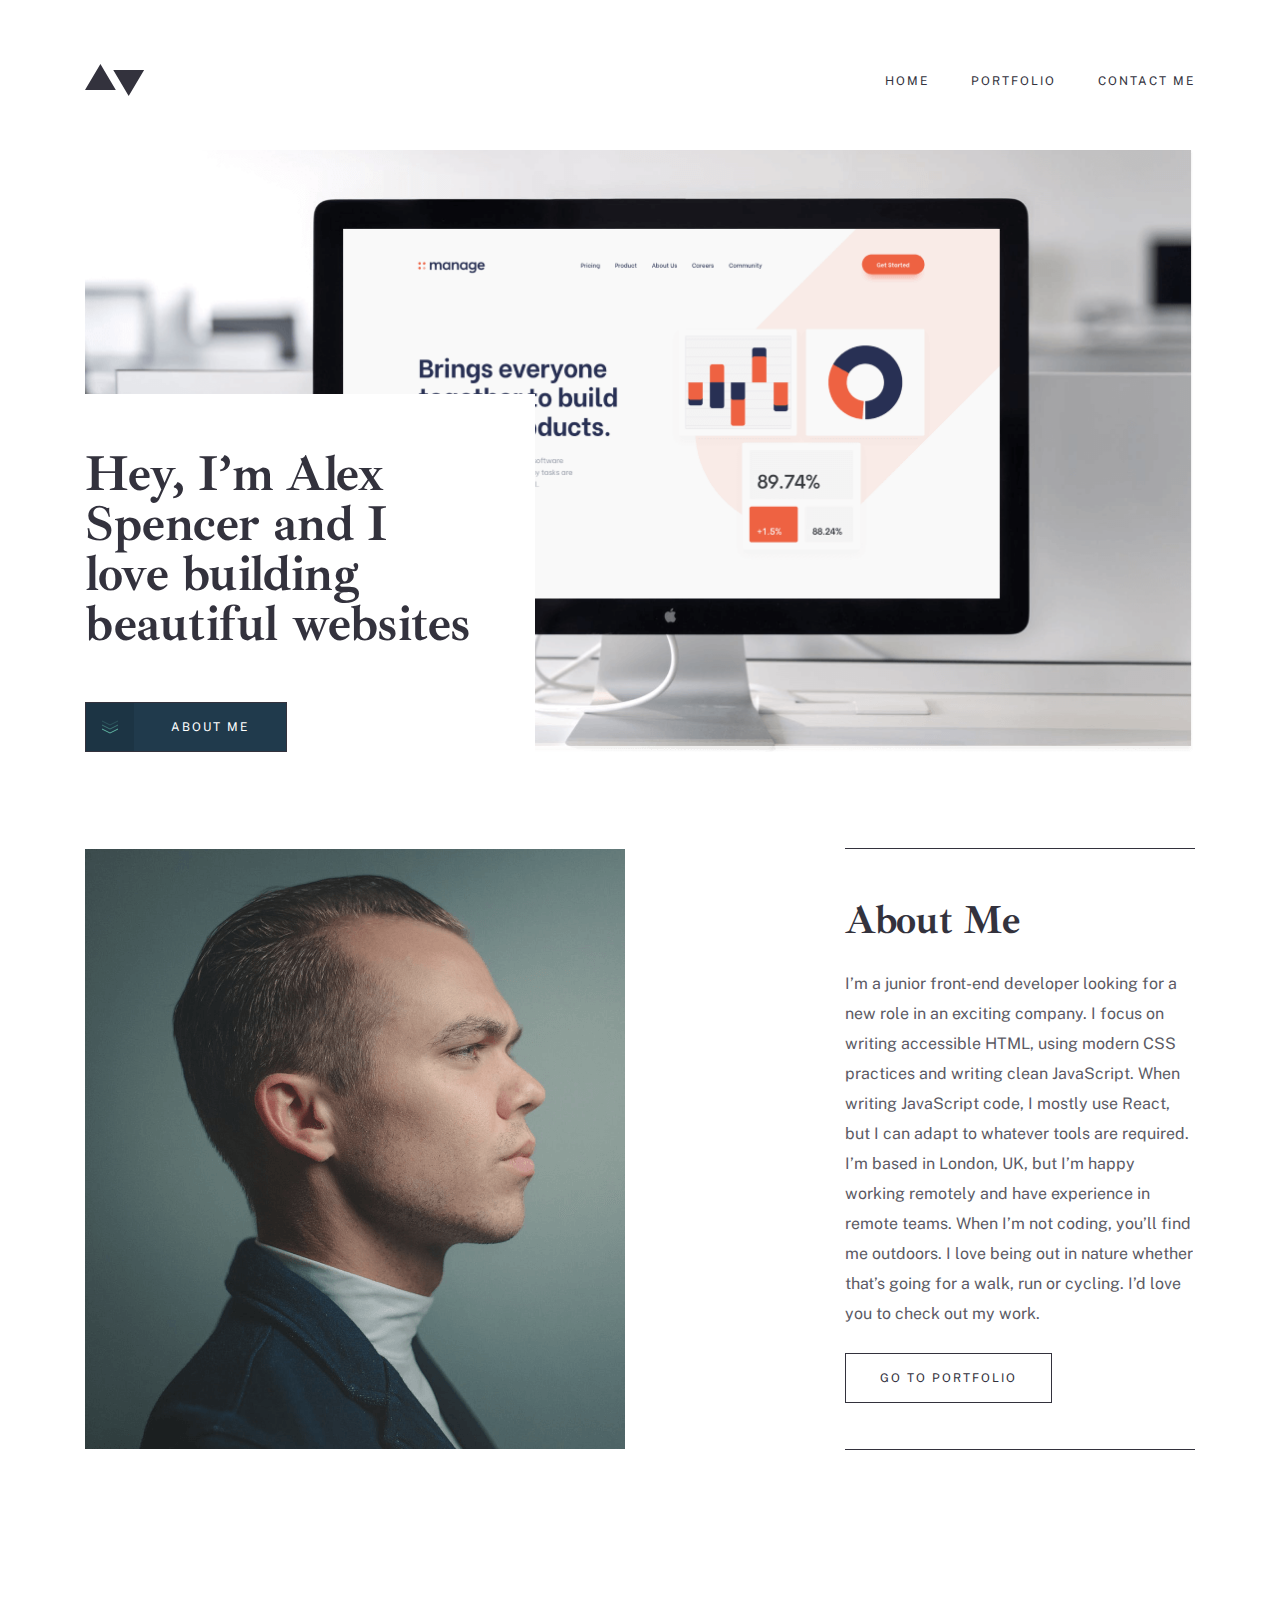
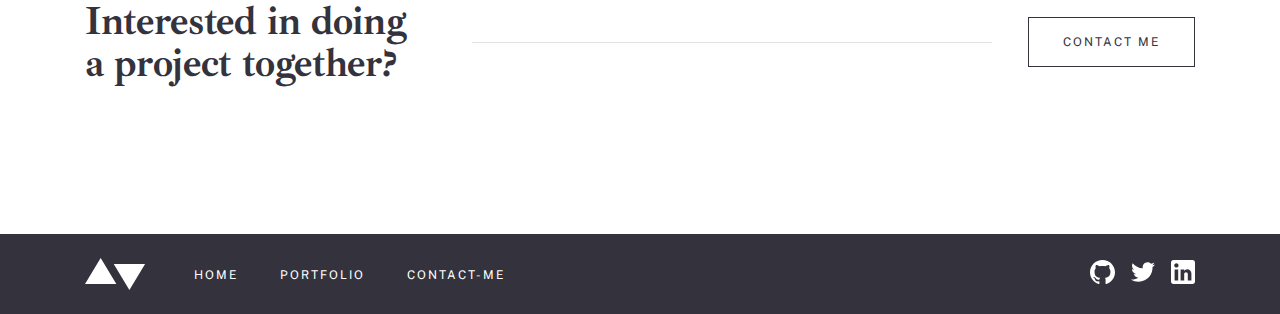
==== commit 58e374d2: "home-page" ====
--- a/index.html
+++ b/index.html
@@ -79,6 +79,17 @@
             </div>
         </section>
 
+        <!-- Main-bottom -->
+        <section class="main-bottom">
+            <div class="container main-bottom__container">
+                <h2 class="main-bottom__heading">
+                    Interested in doing a project together?
+                </h2>
+                <span class="main-bottom__line"></span>
+                <button class="button main-bottom__button">Contact me</button>
+            </div>
+        </section>
+
     </main>
 
     <!-- FOOTER -->
--- a/css/main.css
+++ b/css/main.css
@@ -709,12 +709,6 @@
   letter-spacing: 2px;
   text-transform: uppercase;
   color: #ffffff;
-}
-
-@media only screen and (-webkit-min-device-pixel-ratio: 2), only screen and (min--moz-device-pixel-ratio: 2), only screen and (min-device-pixel-ratio: 2), only screen and (min-resolution: 192dpi), only screen and (min-resolution: 2dppx) {
-  .hero__left {
-    background-image: url("../../images/hero-img@2x.png");
-  }
 }
 
 @media only screen and (max-width: 728px) {
@@ -783,12 +777,6 @@
   }
 }
 
-@media only screen and (-webkit-min-device-pixel-ratio: 2), only screen and (min--moz-device-pixel-ratio: 2), only screen and (min-device-pixel-ratio: 2), only screen and (min-resolution: 192dpi), only screen and (min-resolution: 2dppx) {
-  .hero__left {
-    background-image: url("../../images/hero-img2@2x.png");
-  }
-}
-
 @media only screen and (max-width: 350px) {
   .hero {
     margin-bottom: 280px;
@@ -836,7 +824,7 @@
 
 @media only screen and (-webkit-min-device-pixel-ratio: 2), only screen and (min--moz-device-pixel-ratio: 2), only screen and (min-device-pixel-ratio: 2), only screen and (min-resolution: 192dpi), only screen and (min-resolution: 2dppx) {
   .hero__left {
-    background-image: url("../../images/hero-img3@2x.png");
+    background-image: url("../images/hero-img@2x.png");
   }
 }
 
@@ -994,6 +982,87 @@
   }
 }
 
+.main-bottom {
+  margin-bottom: 150px;
+}
+
+.main-bottom__container {
+  display: -webkit-box;
+  display: -ms-flexbox;
+  display: flex;
+  -webkit-box-align: center;
+      -ms-flex-align: center;
+          align-items: center;
+  -webkit-box-pack: justify;
+      -ms-flex-pack: justify;
+          justify-content: space-between;
+}
+
+.main-bottom__heading {
+  -ms-flex-negative: 0;
+      flex-shrink: 0;
+  margin: 0;
+  padding: 0;
+  width: 100%;
+  max-width: 350px;
+  font-family: Ibarra Real Nova;
+  font-style: normal;
+  font-weight: bold;
+  font-size: 40px;
+  line-height: 42px;
+  letter-spacing: -0.357143px;
+  color: #33323D;
+}
+
+.main-bottom__line {
+  margin: 0 32px;
+  width: 100%;
+  max-width: 520px;
+  height: 1px;
+  background: #33323D;
+  mix-blend-mode: normal;
+  opacity: 0.15;
+}
+
+.main-bottom__button {
+  -ms-flex-negative: 0;
+      flex-shrink: 0;
+}
+
+@media only screen and (max-width: 650px) {
+  .main-bottom {
+    margin-bottom: 96px;
+  }
+  .main-bottom__container {
+    -webkit-box-orient: vertical;
+    -webkit-box-direction: normal;
+        -ms-flex-direction: column;
+            flex-direction: column;
+  }
+  .main-bottom__heading {
+    margin-bottom: 50px;
+    text-align: center;
+  }
+  .main-bottom__line {
+    display: none;
+  }
+}
+
+@media only screen and (max-width: 370px) {
+  .main-bottom {
+    margin-bottom: 80px;
+  }
+  .main-bottom__heading {
+    width: 100%;
+    max-width: 310px;
+    margin-bottom: 40px;
+    text-align: center;
+  }
+  .main-bottom__line {
+    display: none;
+  }
+}
+
 .footer {
   background-color: #33323d;
 }
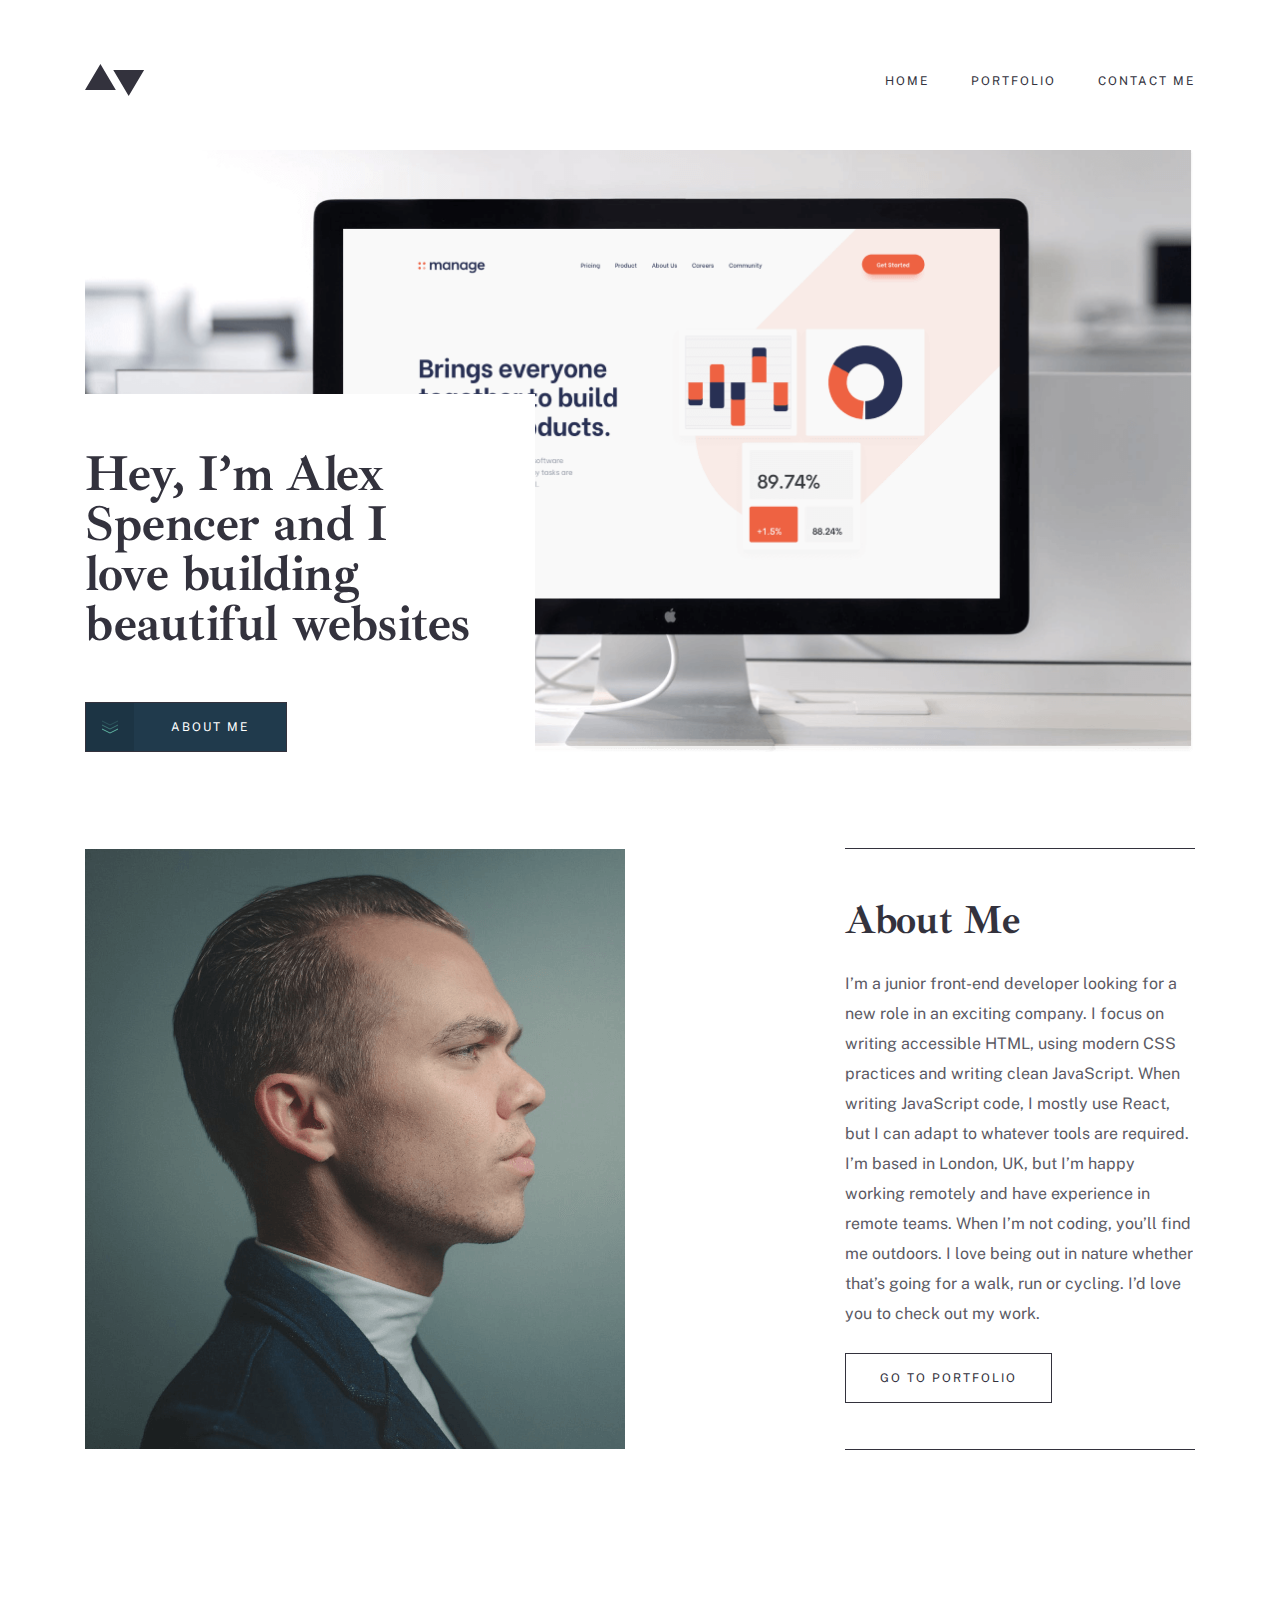
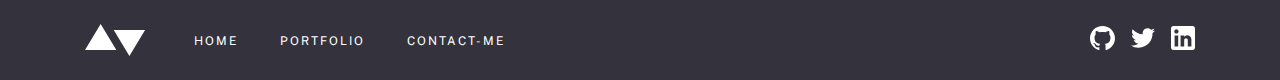
==== commit 8c883e1a: "home" ====
--- a/index.html
+++ b/index.html
@@ -63,8 +63,8 @@
         <!-- About-me -->
         <section class="aboutme">
             <div class="container aboutme__container">
-                <img class="aboutme__img" src="./images/aboutme.png" alt="aboutme-img" width="540" height="600" srcset="./images/aboutme.png 1x, ./images/aboutme@2x.png 2x">
-                <img class="aboutme__img1" src="./images/aboutme1.png" alt="aboutme-img" width="281" height="600" srcset="./images/aboutme1.png 1x, ./images/aboutme1@2x.png 2x">
+                <img class="aboutme__img" src="./images/about-me.png" alt="aboutme-img" width="540" height="600" srcset="./images/aboutme.png 1x, ./images/about-me@2x.png 2x">
+                <img class="aboutme__img1" src="./images/about-me1.png" alt="aboutme-img" width="281" height="600" srcset="./images/aboutme1.png 1x, ./images/about-me1@2x.png 2x">
                 <div class="aboutme__right">
                     <span class="aboutme__line"></span>
                     <h3 class="aboutme__heading">
@@ -80,15 +80,6 @@
         </section>
 
         <!-- Main-bottom -->
-        <section class="main-bottom">
-            <div class="container main-bottom__container">
-                <h2 class="main-bottom__heading">
-                    Interested in doing a project together?
-                </h2>
-                <span class="main-bottom__line"></span>
-                <button class="button main-bottom__button">Contact me</button>
-            </div>
-        </section>
 
     </main>
 
--- a/css/main.css
+++ b/css/main.css
@@ -982,87 +982,6 @@
   }
 }
 
-.main-bottom {
-  margin-bottom: 150px;
-}
-
-.main-bottom__container {
-  display: -webkit-box;
-  display: -ms-flexbox;
-  display: flex;
-  -webkit-box-align: center;
-      -ms-flex-align: center;
-          align-items: center;
-  -webkit-box-pack: justify;
-      -ms-flex-pack: justify;
-          justify-content: space-between;
-}
-
-.main-bottom__heading {
-  -ms-flex-negative: 0;
-      flex-shrink: 0;
-  margin: 0;
-  padding: 0;
-  width: 100%;
-  max-width: 350px;
-  font-family: Ibarra Real Nova;
-  font-style: normal;
-  font-weight: bold;
-  font-size: 40px;
-  line-height: 42px;
-  letter-spacing: -0.357143px;
-  color: #33323D;
-}
-
-.main-bottom__line {
-  margin: 0 32px;
-  width: 100%;
-  max-width: 520px;
-  height: 1px;
-  background: #33323D;
-  mix-blend-mode: normal;
-  opacity: 0.15;
-}
-
-.main-bottom__button {
-  -ms-flex-negative: 0;
-      flex-shrink: 0;
-}
-
-@media only screen and (max-width: 650px) {
-  .main-bottom {
-    margin-bottom: 96px;
-  }
-  .main-bottom__container {
-    -webkit-box-orient: vertical;
-    -webkit-box-direction: normal;
-        -ms-flex-direction: column;
-            flex-direction: column;
-  }
-  .main-bottom__heading {
-    margin-bottom: 50px;
-    text-align: center;
-  }
-  .main-bottom__line {
-    display: none;
-  }
-}
-
-@media only screen and (max-width: 370px) {
-  .main-bottom {
-    margin-bottom: 80px;
-  }
-  .main-bottom__heading {
-    width: 100%;
-    max-width: 310px;
-    margin-bottom: 40px;
-    text-align: center;
-  }
-  .main-bottom__line {
-    display: none;
-  }
-}
-
 .footer {
   background-color: #33323d;
 }
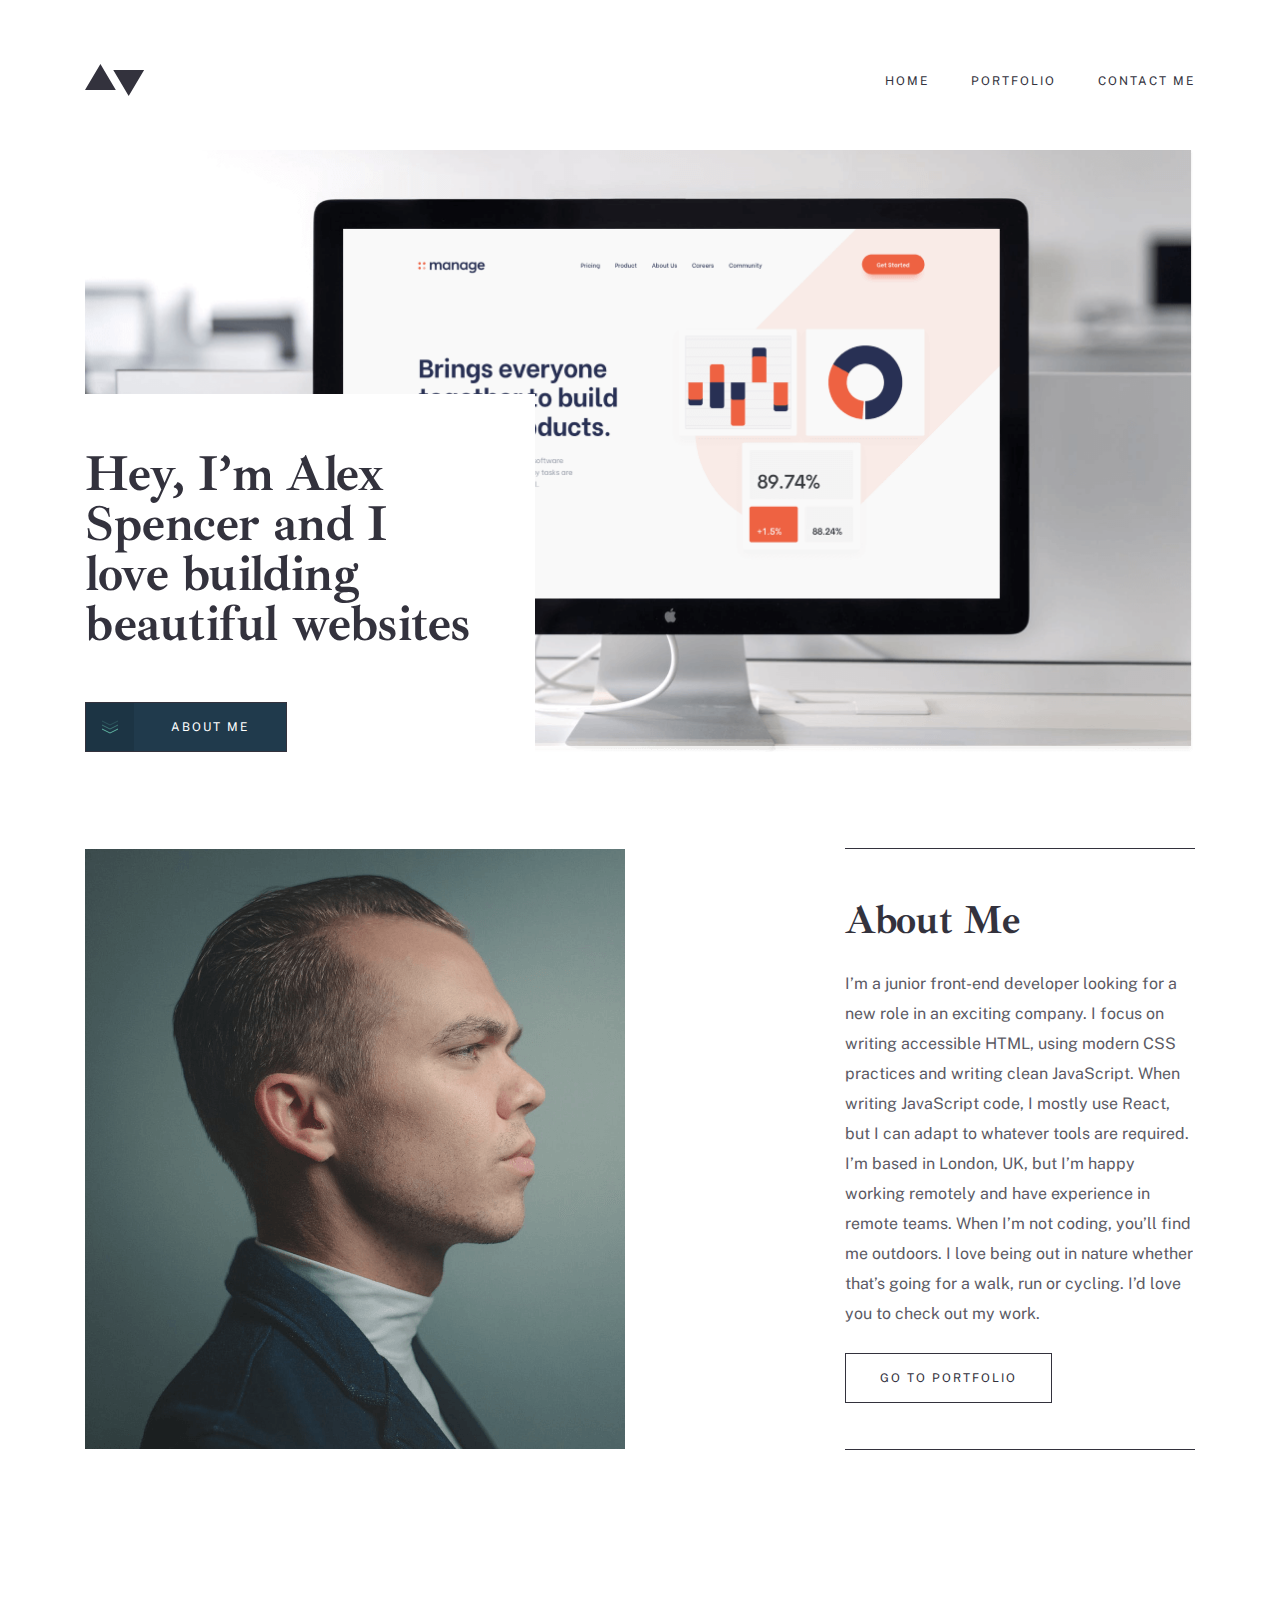
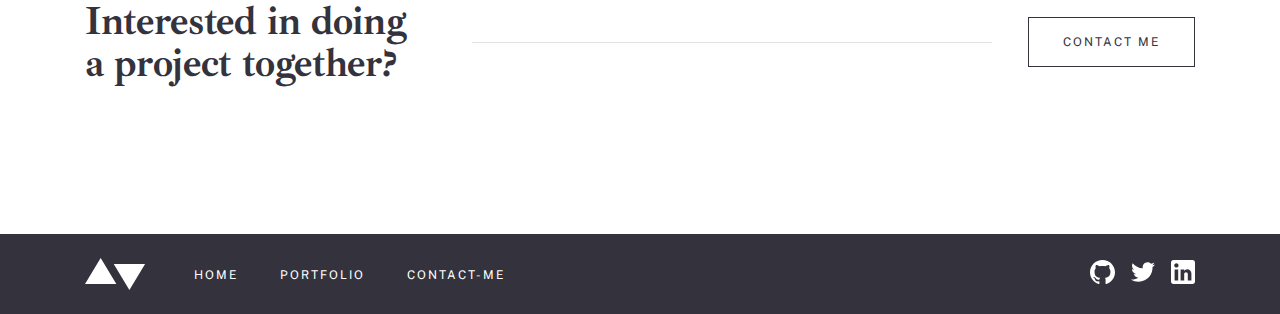
==== commit ca7d4831: "homepage" ====
--- a/index.html
+++ b/index.html
@@ -63,8 +63,8 @@
         <!-- About-me -->
         <section class="aboutme">
             <div class="container aboutme__container">
-                <img class="aboutme__img" src="./images/about-me.png" alt="aboutme-img" width="540" height="600" srcset="./images/aboutme.png 1x, ./images/about-me@2x.png 2x">
-                <img class="aboutme__img1" src="./images/about-me1.png" alt="aboutme-img" width="281" height="600" srcset="./images/aboutme1.png 1x, ./images/about-me1@2x.png 2x">
+                <img class="aboutme__img" src="./images/about-me.png" alt="aboutme-img" width="540" height="600" srcset="./images/about-me.png 1x, ./images/about-me@2x.png 2x">
+                <img class="aboutme__img1" src="./images/about-me1.png" alt="aboutme-img" width="281" height="600" srcset="./images/about-me1.png 1x, ./images/about-me1@2x.png 2x">
                 <div class="aboutme__right">
                     <span class="aboutme__line"></span>
                     <h3 class="aboutme__heading">
@@ -80,6 +80,15 @@
         </section>
 
         <!-- Main-bottom -->
+        <section class="main-bottom">
+            <div class="container main-bottom__container">
+                <h2 class="main-bottom__heading">
+                    Interested in doing a project together?
+                </h2>
+                <span class="main-bottom__line"></span>
+                <button class="button main-bottom__button">Contact me</button>
+            </div>
+        </section>
 
     </main>
 
--- a/css/main.css
+++ b/css/main.css
@@ -982,6 +982,87 @@
   }
 }
 
+.main-bottom {
+  margin-bottom: 150px;
+}
+
+.main-bottom__container {
+  display: -webkit-box;
+  display: -ms-flexbox;
+  display: flex;
+  -webkit-box-align: center;
+      -ms-flex-align: center;
+          align-items: center;
+  -webkit-box-pack: justify;
+      -ms-flex-pack: justify;
+          justify-content: space-between;
+}
+
+.main-bottom__heading {
+  -ms-flex-negative: 0;
+      flex-shrink: 0;
+  margin: 0;
+  padding: 0;
+  width: 100%;
+  max-width: 350px;
+  font-family: Ibarra Real Nova;
+  font-style: normal;
+  font-weight: bold;
+  font-size: 40px;
+  line-height: 42px;
+  letter-spacing: -0.357143px;
+  color: #33323D;
+}
+
+.main-bottom__line {
+  margin: 0 32px;
+  width: 100%;
+  max-width: 520px;
+  height: 1px;
+  background: #33323D;
+  mix-blend-mode: normal;
+  opacity: 0.15;
+}
+
+.main-bottom__button {
+  -ms-flex-negative: 0;
+      flex-shrink: 0;
+}
+
+@media only screen and (max-width: 650px) {
+  .main-bottom {
+    margin-bottom: 96px;
+  }
+  .main-bottom__container {
+    -webkit-box-orient: vertical;
+    -webkit-box-direction: normal;
+        -ms-flex-direction: column;
+            flex-direction: column;
+  }
+  .main-bottom__heading {
+    margin-bottom: 50px;
+    text-align: center;
+  }
+  .main-bottom__line {
+    display: none;
+  }
+}
+
+@media only screen and (max-width: 370px) {
+  .main-bottom {
+    margin-bottom: 80px;
+  }
+  .main-bottom__heading {
+    width: 100%;
+    max-width: 310px;
+    margin-bottom: 40px;
+    text-align: center;
+  }
+  .main-bottom__line {
+    display: none;
+  }
+}
+
 .footer {
   background-color: #33323d;
 }
